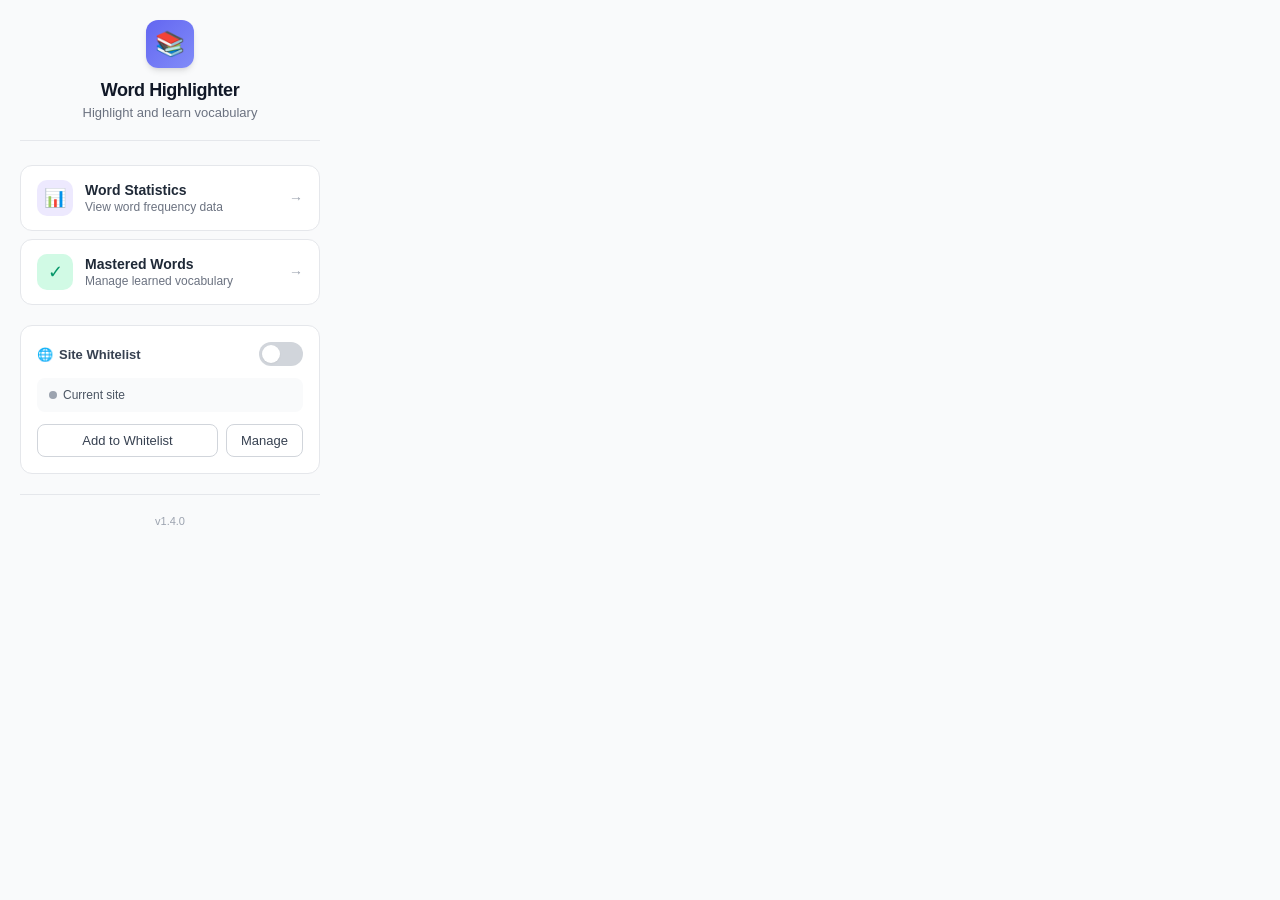
==== popup.html @ 3422b321 "Add files via upload" ====
<!DOCTYPE html>
<html lang="en">
<head>
  <meta charset="UTF-8">
  <title>Word Highlighter</title>
  <style>
    :root {
      --primary: #6366f1;
      --primary-light: #818cf8;
      --primary-dark: #4f46e5;
      --success: #10b981;
      --success-light: #34d399;
      --danger: #ef4444;
      --warning: #f59e0b;
      --gray-50: #f9fafb;
      --gray-100: #f3f4f6;
      --gray-200: #e5e7eb;
      --gray-300: #d1d5db;
      --gray-400: #9ca3af;
      --gray-500: #6b7280;
      --gray-600: #4b5563;
      --gray-700: #374151;
      --gray-800: #1f2937;
      --gray-900: #111827;
      --radius: 12px;
      --radius-lg: 16px;
      --shadow-sm: 0 1px 2px 0 rgb(0 0 0 / 0.05);
      --shadow: 0 1px 3px 0 rgb(0 0 0 / 0.1), 0 1px 2px -1px rgb(0 0 0 / 0.1);
      --shadow-md: 0 4px 6px -1px rgb(0 0 0 / 0.1), 0 2px 4px -2px rgb(0 0 0 / 0.1);
      --shadow-lg: 0 10px 15px -3px rgb(0 0 0 / 0.1), 0 4px 6px -4px rgb(0 0 0 / 0.1);
    }

    * {
      margin: 0;
      padding: 0;
      box-sizing: border-box;
    }

    body {
      font-family: -apple-system, BlinkMacSystemFont, 'Segoe UI', Roboto, 'Helvetica Neue', sans-serif;
      background: var(--gray-50);
      width: 340px;
      min-height: 420px;
      color: var(--gray-800);
    }

    .container {
      padding: 20px;
    }

    /* Header */
    .header {
      text-align: center;
      margin-bottom: 24px;
      padding-bottom: 20px;
      border-bottom: 1px solid var(--gray-200);
    }

    .header-icon {
      width: 48px;
      height: 48px;
      background: linear-gradient(135deg, var(--primary) 0%, var(--primary-light) 100%);
      border-radius: var(--radius);
      display: flex;
      align-items: center;
      justify-content: center;
      margin: 0 auto 12px;
      font-size: 24px;
      box-shadow: var(--shadow-md);
    }

    .header h1 {
      font-size: 18px;
      font-weight: 600;
      color: var(--gray-900);
      letter-spacing: -0.025em;
    }

    .header p {
      font-size: 13px;
      color: var(--gray-500);
      margin-top: 4px;
    }

    /* Menu Items */
    .menu {
      display: flex;
      flex-direction: column;
      gap: 8px;
      margin-bottom: 20px;
    }

    .menu-item {
      display: flex;
      align-items: center;
      padding: 14px 16px;
      background: white;
      border: 1px solid var(--gray-200);
      border-radius: var(--radius);
      text-decoration: none;
      color: var(--gray-700);
      transition: all 0.2s ease;
      cursor: pointer;
    }

    .menu-item:hover {
      border-color: var(--primary-light);
      background: var(--gray-50);
      transform: translateY(-1px);
      box-shadow: var(--shadow);
    }

    .menu-item:active {
      transform: translateY(0);
    }

    .menu-icon {
      width: 36px;
      height: 36px;
      border-radius: 10px;
      display: flex;
      align-items: center;
      justify-content: center;
      font-size: 18px;
      margin-right: 12px;
      flex-shrink: 0;
    }

    .menu-icon.stats {
      background: #ede9fe;
      color: #7c3aed;
    }

    .menu-icon.mastered {
      background: #d1fae5;
      color: #059669;
    }

    .menu-content {
      flex: 1;
    }

    .menu-title {
      font-size: 14px;
      font-weight: 600;
      color: var(--gray-800);
      margin-bottom: 2px;
    }

    .menu-desc {
      font-size: 12px;
      color: var(--gray-500);
    }

    .menu-arrow {
      color: var(--gray-400);
      font-size: 14px;
    }

    /* Settings Section */
    .settings-section {
      background: white;
      border: 1px solid var(--gray-200);
      border-radius: var(--radius);
      padding: 16px;
    }

    .settings-header {
      display: flex;
      align-items: center;
      justify-content: space-between;
      margin-bottom: 12px;
    }

    .settings-title {
      font-size: 13px;
      font-weight: 600;
      color: var(--gray-700);
      display: flex;
      align-items: center;
      gap: 6px;
    }

    /* Toggle Switch */
    .toggle {
      position: relative;
      width: 44px;
      height: 24px;
    }

    .toggle input {
      opacity: 0;
      width: 0;
      height: 0;
    }

    .toggle-slider {
      position: absolute;
      cursor: pointer;
      top: 0;
      left: 0;
      right: 0;
      bottom: 0;
      background: var(--gray-300);
      border-radius: 24px;
      transition: 0.3s;
    }

    .toggle-slider:before {
      position: absolute;
      content: "";
      height: 18px;
      width: 18px;
      left: 3px;
      bottom: 3px;
      background: white;
      border-radius: 50%;
      transition: 0.3s;
      box-shadow: var(--shadow-sm);
    }

    .toggle input:checked + .toggle-slider {
      background: var(--primary);
    }

    .toggle input:checked + .toggle-slider:before {
      transform: translateX(20px);
    }

    /* Status Bar */
    .status-bar {
      display: flex;
      align-items: center;
      justify-content: space-between;
      padding: 10px 12px;
      background: var(--gray-50);
      border-radius: 8px;
      margin-bottom: 12px;
    }

    .status-text {
      font-size: 12px;
      color: var(--gray-600);
      display: flex;
      align-items: center;
      gap: 6px;
    }

    .status-indicator {
      width: 8px;
      height: 8px;
      border-radius: 50%;
    }

    .status-indicator.active {
      background: var(--success);
    }

    .status-indicator.inactive {
      background: var(--gray-400);
    }

    /* Buttons */
    .btn {
      display: inline-flex;
      align-items: center;
      justify-content: center;
      padding: 8px 14px;
      font-size: 13px;
      font-weight: 500;
      border-radius: 8px;
      border: none;
      cursor: pointer;
      transition: all 0.2s ease;
    }

    .btn-primary {
      background: var(--primary);
      color: white;
    }

    .btn-primary:hover {
      background: var(--primary-dark);
    }

    .btn-outline {
      background: white;
      color: var(--gray-700);
      border: 1px solid var(--gray-300);
    }

    .btn-outline:hover {
      background: var(--gray-50);
      border-color: var(--gray-400);
    }

    .btn-success {
      background: var(--success);
      color: white;
    }

    .btn-success:hover {
      background: #059669;
    }

    .btn-danger {
      background: white;
      color: var(--danger);
      border: 1px solid var(--danger);
    }

    .btn-danger:hover {
      background: #fef2f2;
    }

    .btn:disabled {
      opacity: 0.5;
      cursor: not-allowed;
    }

    .btn-group {
      display: flex;
      gap: 8px;
    }

    .btn-full {
      width: 100%;
    }

    /* Message */
    .message-area {
      margin-top: 16px;
      padding: 10px 12px;
      border-radius: 8px;
      font-size: 13px;
      font-weight: 500;
      text-align: center;
      display: none;
    }

    .message-success {
      display: block;
      background: #d1fae5;
      color: #065f46;
    }

    .message-error {
      display: block;
      background: #fee2e2;
      color: #991b1b;
    }

    .message-warning {
      display: block;
      background: #fef3c7;
      color: #92400e;
    }

    /* Footer */
    .footer {
      margin-top: 20px;
      padding-top: 16px;
      border-top: 1px solid var(--gray-200);
      text-align: center;
    }

    .footer-text {
      font-size: 11px;
      color: var(--gray-400);
    }
  </style>
</head>
<body>
  <div class="container">
    <!-- Header -->
    <div class="header">
      <div class="header-icon">📚</div>
      <h1>Word Highlighter</h1>
      <p>Highlight and learn vocabulary</p>
    </div>

    <!-- Menu -->
    <div class="menu">
      <a href="stats.html" class="menu-item" target="_blank">
        <div class="menu-icon stats">📊</div>
        <div class="menu-content">
          <div class="menu-title">Word Statistics</div>
          <div class="menu-desc">View word frequency data</div>
        </div>
        <span class="menu-arrow">→</span>
      </a>

      <a href="mastered.html" class="menu-item" target="_blank">
        <div class="menu-icon mastered">✓</div>
        <div class="menu-content">
          <div class="menu-title">Mastered Words</div>
          <div class="menu-desc">Manage learned vocabulary</div>
        </div>
        <span class="menu-arrow">→</span>
      </a>
    </div>

    <!-- Settings -->
    <div class="settings-section">
      <div class="settings-header">
        <span class="settings-title">
          <span>🌐</span> Site Whitelist
        </span>
        <label class="toggle">
          <input type="checkbox" id="whitelistToggle">
          <span class="toggle-slider"></span>
        </label>
      </div>

      <div class="status-bar">
        <span class="status-text">
          <span class="status-indicator inactive" id="statusIndicator"></span>
          <span id="statusText">Current site</span>
        </span>
      </div>

      <div class="btn-group">
        <button id="toggleWhitelistBtn" class="btn btn-outline btn-full">
          Add to Whitelist
        </button>
        <button id="manageWhitelistBtn" class="btn btn-outline">
          Manage
        </button>
      </div>
    </div>

    <!-- Message -->
    <div id="messageArea" class="message-area"></div>

    <!-- Footer -->
    <div class="footer">
      <span class="footer-text">v1.4.0</span>
    </div>
  </div>

  <script src="popup.js"></script>
</body>
</html>
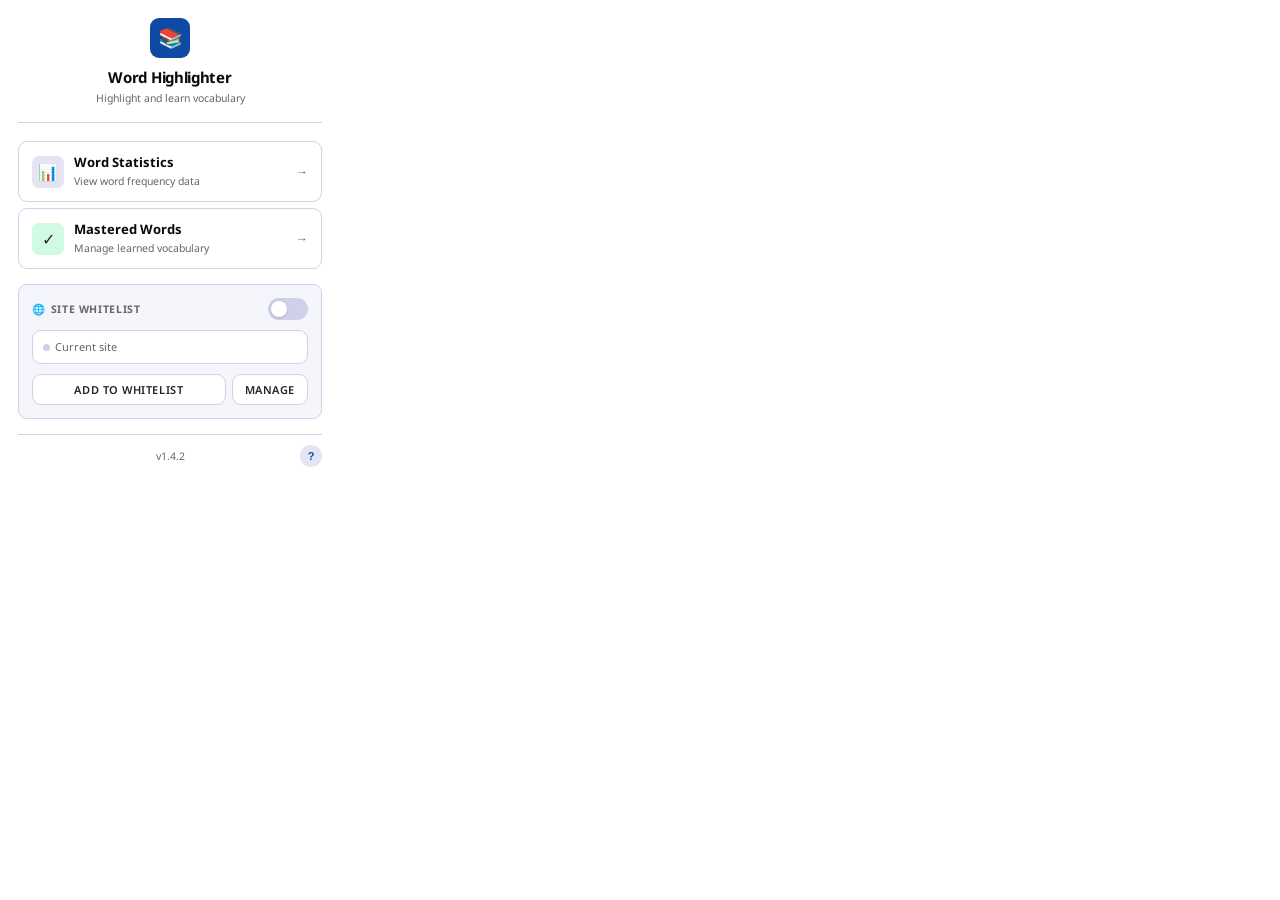
==== commit 7fc58470: "v1.4.2: design refresh, bug fixes, and performance improvements - Align all UI with brand design sys" ====
--- a/popup.html
+++ b/popup.html
@@ -3,371 +3,305 @@
 <head>
   <meta charset="UTF-8">
   <title>Word Highlighter</title>
+  <link rel="preconnect" href="https://fonts.googleapis.com">
+  <link rel="preconnect" href="https://fonts.gstatic.com" crossorigin>
+  <link href="https://fonts.googleapis.com/css2?family=Noto+Sans:wght@400;500;600;700&display=swap" rel="stylesheet">
   <style>
     :root {
-      --primary: #6366f1;
-      --primary-light: #818cf8;
-      --primary-dark: #4f46e5;
-      --success: #10b981;
-      --success-light: #34d399;
-      --danger: #ef4444;
-      --warning: #f59e0b;
-      --gray-50: #f9fafb;
-      --gray-100: #f3f4f6;
-      --gray-200: #e5e7eb;
-      --gray-300: #d1d5db;
-      --gray-400: #9ca3af;
-      --gray-500: #6b7280;
-      --gray-600: #4b5563;
-      --gray-700: #374151;
-      --gray-800: #1f2937;
-      --gray-900: #111827;
-      --radius: 12px;
-      --radius-lg: 16px;
-      --shadow-sm: 0 1px 2px 0 rgb(0 0 0 / 0.05);
-      --shadow: 0 1px 3px 0 rgb(0 0 0 / 0.1), 0 1px 2px -1px rgb(0 0 0 / 0.1);
-      --shadow-md: 0 4px 6px -1px rgb(0 0 0 / 0.1), 0 2px 4px -2px rgb(0 0 0 / 0.1);
-      --shadow-lg: 0 10px 15px -3px rgb(0 0 0 / 0.1), 0 4px 6px -4px rgb(0 0 0 / 0.1);
-    }
-
-    * {
-      margin: 0;
-      padding: 0;
-      box-sizing: border-box;
-    }
+      --primary:      #0e4aa4;
+      --primary-dark: #0b3d8a;
+      --success:      #10b981;
+      --danger:       #ef4444;
+      --warning:      #f59e0b;
+      --bg:           #ffffff;
+      --bg-subtle:    #f5f6fb;
+      --bg-strong:    #e4e4f2;
+      --border:       #d0d0e8;
+      --text-base:    #212529;
+      --text-muted:   #666666;
+      --text-heading: #0a0a0a;
+      --radius-xs:    9px;
+      --radius-md:    9999px;
+      --shadow:       rgba(0,0,0,0) 0px 0px 0px 0px, rgba(0,0,0,0) 0px 0px 0px 0px, rgba(0,0,0,0.08) 0px 4px 16px 0px;
+      --motion:       200ms;
+    }
+
+    *, *::before, *::after { box-sizing: border-box; margin: 0; padding: 0; }
 
     body {
-      font-family: -apple-system, BlinkMacSystemFont, 'Segoe UI', Roboto, 'Helvetica Neue', sans-serif;
-      background: var(--gray-50);
+      font-family: 'Noto Sans', Helvetica, sans-serif;
+      background: var(--bg);
       width: 340px;
       min-height: 420px;
-      color: var(--gray-800);
-    }
-
-    .container {
-      padding: 20px;
-    }
+      color: var(--text-base);
+      font-size: 12px;
+      line-height: 18px;
+    }
+
+    .container { padding: 18px; }
 
     /* Header */
     .header {
       text-align: center;
-      margin-bottom: 24px;
-      padding-bottom: 20px;
-      border-bottom: 1px solid var(--gray-200);
+      margin-bottom: 18px;
+      padding-bottom: 15px;
+      border-bottom: 1px solid var(--border);
     }
 
     .header-icon {
-      width: 48px;
-      height: 48px;
-      background: linear-gradient(135deg, var(--primary) 0%, var(--primary-light) 100%);
-      border-radius: var(--radius);
+      width: 40px;
+      height: 40px;
+      background: var(--primary);
+      border-radius: var(--radius-xs);
       display: flex;
       align-items: center;
       justify-content: center;
-      margin: 0 auto 12px;
-      font-size: 24px;
-      box-shadow: var(--shadow-md);
+      margin: 0 auto 10px;
+      font-size: 20px;
     }
 
     .header h1 {
-      font-size: 18px;
-      font-weight: 600;
-      color: var(--gray-900);
-      letter-spacing: -0.025em;
+      font-size: 15px;
+      font-weight: 700;
+      color: var(--text-heading);
+      letter-spacing: -0.02em;
+      line-height: 1.2;
     }
 
     .header p {
+      font-size: 10.5px;
+      color: var(--text-muted);
+      margin-top: 3px;
+    }
+
+    /* Menu */
+    .menu {
+      display: flex;
+      flex-direction: column;
+      gap: 6px;
+      margin-bottom: 15px;
+    }
+
+    .menu-item {
+      display: flex;
+      align-items: center;
+      padding: 11px 13px;
+      background: var(--bg);
+      border: 1px solid var(--border);
+      border-radius: var(--radius-xs);
+      text-decoration: none;
+      color: var(--text-base);
+      transition: border-color var(--motion) ease, background var(--motion) ease;
+      cursor: pointer;
+    }
+
+    .menu-item:hover {
+      border-color: var(--primary);
+      background: #f0f4fc;
+    }
+
+    .menu-icon {
+      width: 32px;
+      height: 32px;
+      border-radius: 7px;
+      display: flex;
+      align-items: center;
+      justify-content: center;
+      font-size: 16px;
+      margin-right: 10px;
+      flex-shrink: 0;
+    }
+
+    .menu-icon.stats    { background: var(--bg-strong); }
+    .menu-icon.mastered { background: #d1fae5; }
+
+    .menu-content { flex: 1; }
+
+    .menu-title {
       font-size: 13px;
-      color: var(--gray-500);
-      margin-top: 4px;
-    }
-
-    /* Menu Items */
-    .menu {
-      display: flex;
-      flex-direction: column;
-      gap: 8px;
-      margin-bottom: 20px;
-    }
-
-    .menu-item {
-      display: flex;
-      align-items: center;
-      padding: 14px 16px;
-      background: white;
-      border: 1px solid var(--gray-200);
-      border-radius: var(--radius);
-      text-decoration: none;
-      color: var(--gray-700);
-      transition: all 0.2s ease;
-      cursor: pointer;
-    }
-
-    .menu-item:hover {
-      border-color: var(--primary-light);
-      background: var(--gray-50);
-      transform: translateY(-1px);
-      box-shadow: var(--shadow);
-    }
-
-    .menu-item:active {
-      transform: translateY(0);
-    }
-
-    .menu-icon {
-      width: 36px;
-      height: 36px;
-      border-radius: 10px;
-      display: flex;
-      align-items: center;
-      justify-content: center;
-      font-size: 18px;
-      margin-right: 12px;
-      flex-shrink: 0;
-    }
-
-    .menu-icon.stats {
-      background: #ede9fe;
-      color: #7c3aed;
-    }
-
-    .menu-icon.mastered {
-      background: #d1fae5;
-      color: #059669;
-    }
-
-    .menu-content {
-      flex: 1;
-    }
-
-    .menu-title {
-      font-size: 14px;
-      font-weight: 600;
-      color: var(--gray-800);
-      margin-bottom: 2px;
+      font-weight: 700;
+      color: var(--text-heading);
+      margin-bottom: 1px;
     }
 
     .menu-desc {
-      font-size: 12px;
-      color: var(--gray-500);
-    }
-
-    .menu-arrow {
-      color: var(--gray-400);
-      font-size: 14px;
-    }
-
-    /* Settings Section */
+      font-size: 10.5px;
+      color: var(--text-muted);
+    }
+
+    .menu-arrow { color: var(--text-muted); font-size: 12px; }
+
+    /* Settings */
     .settings-section {
-      background: white;
-      border: 1px solid var(--gray-200);
-      border-radius: var(--radius);
-      padding: 16px;
+      background: var(--bg-subtle);
+      border: 1px solid var(--border);
+      border-radius: var(--radius-xs);
+      padding: 13px;
     }
 
     .settings-header {
       display: flex;
       align-items: center;
       justify-content: space-between;
-      margin-bottom: 12px;
+      margin-bottom: 10px;
     }
 
     .settings-title {
-      font-size: 13px;
-      font-weight: 600;
-      color: var(--gray-700);
-      display: flex;
-      align-items: center;
-      gap: 6px;
-    }
-
-    /* Toggle Switch */
-    .toggle {
-      position: relative;
-      width: 44px;
-      height: 24px;
-    }
-
-    .toggle input {
-      opacity: 0;
-      width: 0;
-      height: 0;
-    }
+      font-size: 10.5px;
+      font-weight: 700;
+      color: var(--text-muted);
+      display: flex;
+      align-items: center;
+      gap: 5px;
+      text-transform: uppercase;
+      letter-spacing: 0.06em;
+    }
+
+    /* Toggle */
+    .toggle { position: relative; width: 40px; height: 22px; }
+    .toggle input { opacity: 0; width: 0; height: 0; }
 
     .toggle-slider {
       position: absolute;
       cursor: pointer;
-      top: 0;
-      left: 0;
-      right: 0;
-      bottom: 0;
-      background: var(--gray-300);
-      border-radius: 24px;
-      transition: 0.3s;
+      inset: 0;
+      background: var(--border);
+      border-radius: var(--radius-md);
+      transition: var(--motion);
     }
 
     .toggle-slider:before {
       position: absolute;
       content: "";
-      height: 18px;
-      width: 18px;
+      height: 16px;
+      width: 16px;
       left: 3px;
       bottom: 3px;
       background: white;
       border-radius: 50%;
-      transition: 0.3s;
-      box-shadow: var(--shadow-sm);
-    }
-
-    .toggle input:checked + .toggle-slider {
-      background: var(--primary);
-    }
-
-    .toggle input:checked + .toggle-slider:before {
-      transform: translateX(20px);
-    }
-
-    /* Status Bar */
+      transition: var(--motion);
+      box-shadow: 0 1px 3px rgba(0,0,0,0.15);
+    }
+
+    .toggle input:checked + .toggle-slider { background: var(--primary); }
+    .toggle input:checked + .toggle-slider:before { transform: translateX(18px); }
+
+    /* Status bar */
     .status-bar {
       display: flex;
       align-items: center;
       justify-content: space-between;
-      padding: 10px 12px;
-      background: var(--gray-50);
-      border-radius: 8px;
-      margin-bottom: 12px;
+      padding: 7px 10px;
+      background: var(--bg);
+      border-radius: var(--radius-xs);
+      margin-bottom: 10px;
+      border: 1px solid var(--border);
     }
 
     .status-text {
-      font-size: 12px;
-      color: var(--gray-600);
-      display: flex;
-      align-items: center;
-      gap: 6px;
-    }
-
-    .status-indicator {
-      width: 8px;
-      height: 8px;
-      border-radius: 50%;
-    }
-
-    .status-indicator.active {
-      background: var(--success);
-    }
-
-    .status-indicator.inactive {
-      background: var(--gray-400);
-    }
+      font-size: 11px;
+      color: var(--text-muted);
+      display: flex;
+      align-items: center;
+      gap: 5px;
+    }
+
+    .status-indicator { width: 7px; height: 7px; border-radius: 50%; }
+    .status-indicator.active   { background: var(--success); }
+    .status-indicator.inactive { background: var(--border); }
 
     /* Buttons */
     .btn {
       display: inline-flex;
       align-items: center;
       justify-content: center;
-      padding: 8px 14px;
-      font-size: 13px;
-      font-weight: 500;
-      border-radius: 8px;
+      padding: 7px 12px;
+      font-family: 'Noto Sans', Helvetica, sans-serif;
+      font-size: 11px;
+      font-weight: 600;
+      border-radius: var(--radius-xs);
       border: none;
       cursor: pointer;
-      transition: all 0.2s ease;
-    }
-
-    .btn-primary {
-      background: var(--primary);
-      color: white;
-    }
-
-    .btn-primary:hover {
-      background: var(--primary-dark);
-    }
+      transition: all var(--motion) ease;
+      text-transform: uppercase;
+      letter-spacing: 0.05em;
+    }
+
+    .btn-primary { background: var(--primary); color: white; }
+    .btn-primary:hover { background: var(--primary-dark); }
 
     .btn-outline {
-      background: white;
-      color: var(--gray-700);
-      border: 1px solid var(--gray-300);
-    }
-
-    .btn-outline:hover {
-      background: var(--gray-50);
-      border-color: var(--gray-400);
-    }
-
-    .btn-success {
-      background: var(--success);
-      color: white;
-    }
-
-    .btn-success:hover {
-      background: #059669;
-    }
+      background: var(--bg);
+      color: var(--text-base);
+      border: 1px solid var(--border);
+    }
+    .btn-outline:hover { border-color: var(--primary); color: var(--primary); }
+
+    .btn-success { background: var(--success); color: white; }
+    .btn-success:hover { background: #059669; }
 
     .btn-danger {
-      background: white;
+      background: var(--bg);
       color: var(--danger);
-      border: 1px solid var(--danger);
-    }
-
-    .btn-danger:hover {
-      background: #fef2f2;
-    }
-
-    .btn:disabled {
-      opacity: 0.5;
-      cursor: not-allowed;
-    }
-
-    .btn-group {
-      display: flex;
-      gap: 8px;
-    }
-
-    .btn-full {
-      width: 100%;
-    }
+      border: 1.5px solid var(--danger);
+    }
+    .btn-danger:hover { background: #fef2f2; }
+    .btn:disabled { opacity: 0.45; cursor: not-allowed; }
+
+    .btn-group { display: flex; gap: 6px; }
+    .btn-full  { width: 100%; }
 
     /* Message */
     .message-area {
-      margin-top: 16px;
-      padding: 10px 12px;
-      border-radius: 8px;
-      font-size: 13px;
+      margin-top: 12px;
+      padding: 9px 12px;
+      border-radius: var(--radius-xs);
+      font-size: 12px;
       font-weight: 500;
       text-align: center;
       display: none;
-    }
-
-    .message-success {
-      display: block;
-      background: #d1fae5;
-      color: #065f46;
-    }
-
-    .message-error {
-      display: block;
-      background: #fee2e2;
-      color: #991b1b;
-    }
-
-    .message-warning {
-      display: block;
-      background: #fef3c7;
-      color: #92400e;
-    }
+      animation: slideIn var(--motion) ease;
+    }
+
+    @keyframes slideIn {
+      from { opacity: 0; transform: translateY(-5px); }
+      to   { opacity: 1; transform: translateY(0); }
+    }
+
+    .message-success { display: block; background: #d1fae5; color: #065f46; border-left: 3px solid var(--success); }
+    .message-error   { display: block; background: #fee2e2; color: #991b1b; border-left: 3px solid var(--danger); }
+    .message-warning { display: block; background: #fef3c7; color: #92400e; border-left: 3px solid var(--warning); }
 
     /* Footer */
     .footer {
-      margin-top: 20px;
-      padding-top: 16px;
-      border-top: 1px solid var(--gray-200);
+      margin-top: 15px;
+      padding-top: 12px;
+      border-top: 1px solid var(--border);
       text-align: center;
-    }
-
-    .footer-text {
+      position: relative;
+    }
+
+    .footer-text { font-size: 10.5px; color: var(--text-muted); }
+
+    .help-btn {
+      position: absolute;
+      right: 0;
+      top: 10px;
+      width: 22px;
+      height: 22px;
+      border-radius: 50%;
+      background: var(--bg-strong);
+      color: var(--primary);
+      border: none;
+      cursor: pointer;
       font-size: 11px;
-      color: var(--gray-400);
-    }
+      font-weight: 700;
+      display: flex;
+      align-items: center;
+      justify-content: center;
+      transition: all var(--motion) ease;
+    }
+    .help-btn:hover { background: var(--primary); color: white; }
   </style>
 </head>
 <body>
@@ -434,7 +368,8 @@
 
     <!-- Footer -->
     <div class="footer">
-      <span class="footer-text">v1.4.0</span>
+      <span class="footer-text">v1.4.2</span>
+      <button id="helpBtn" class="help-btn" title="Help & Tutorial">?</button>
     </div>
   </div>
 
